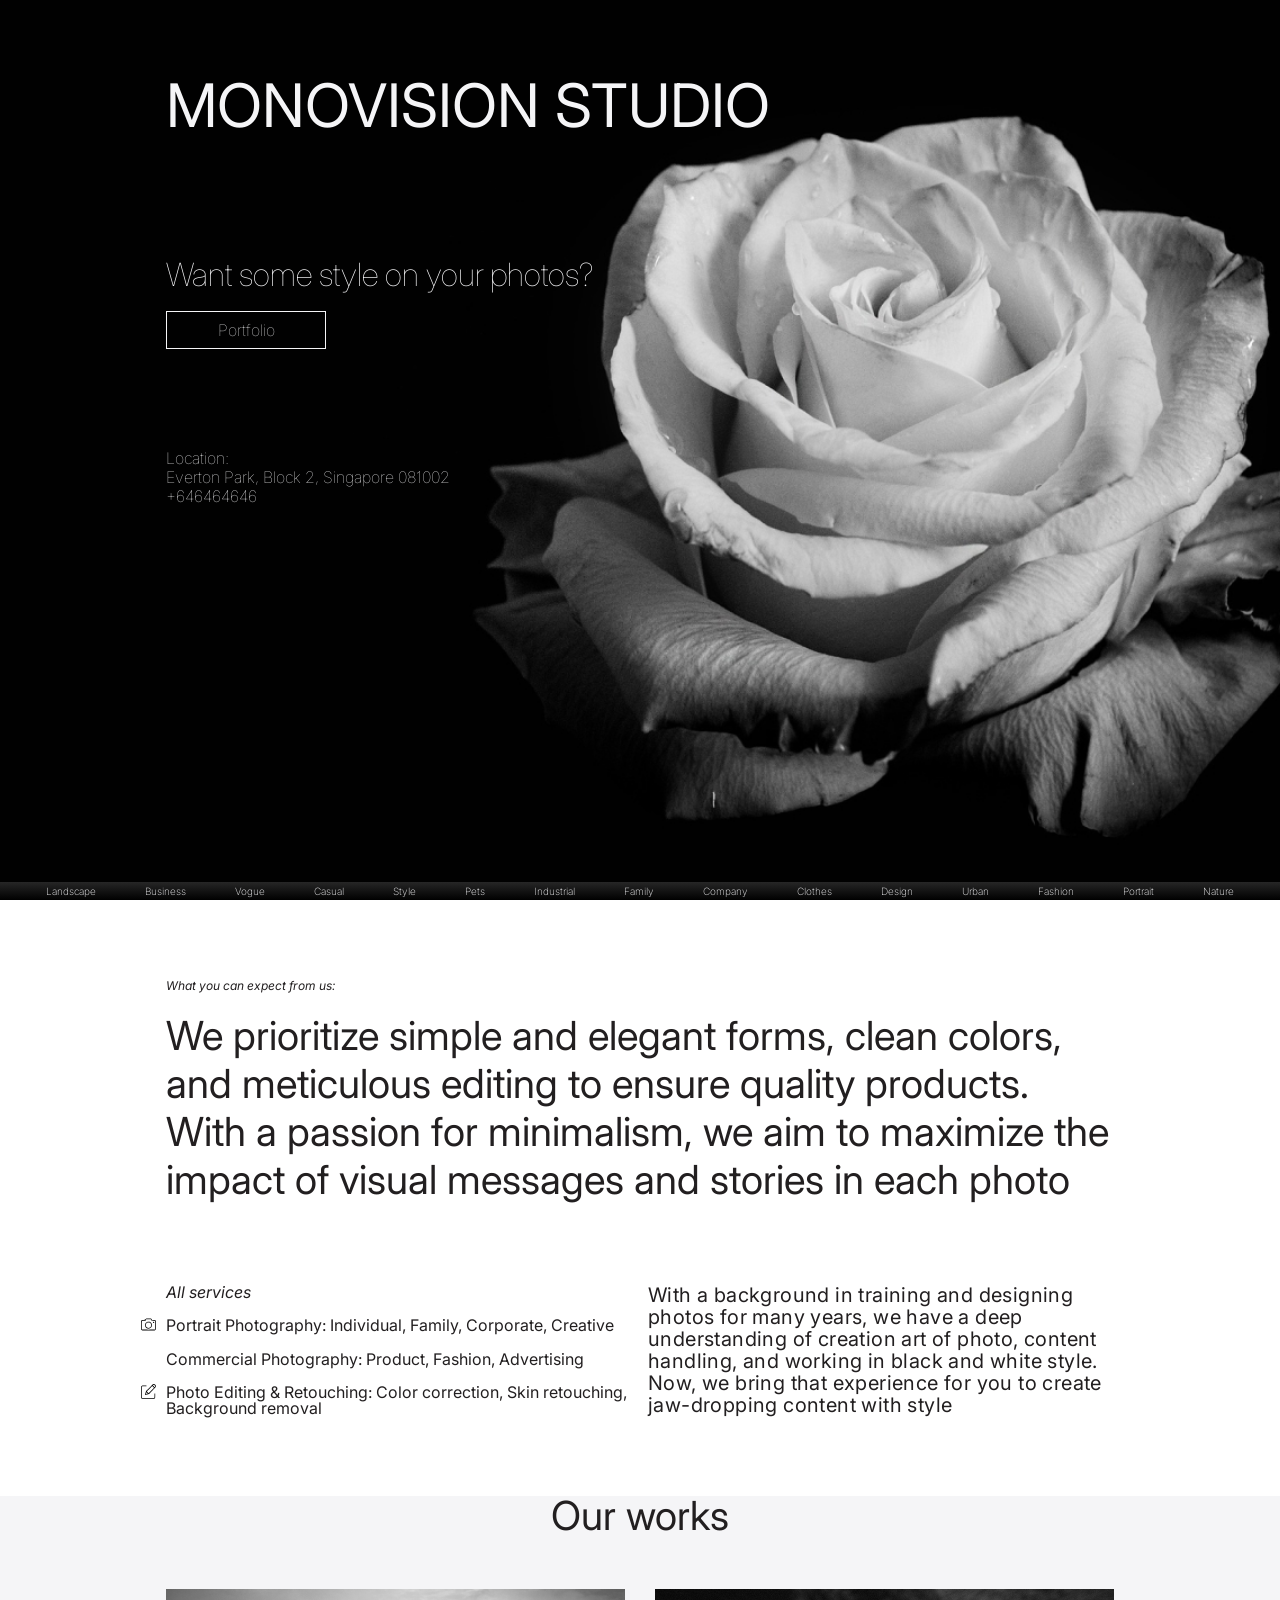
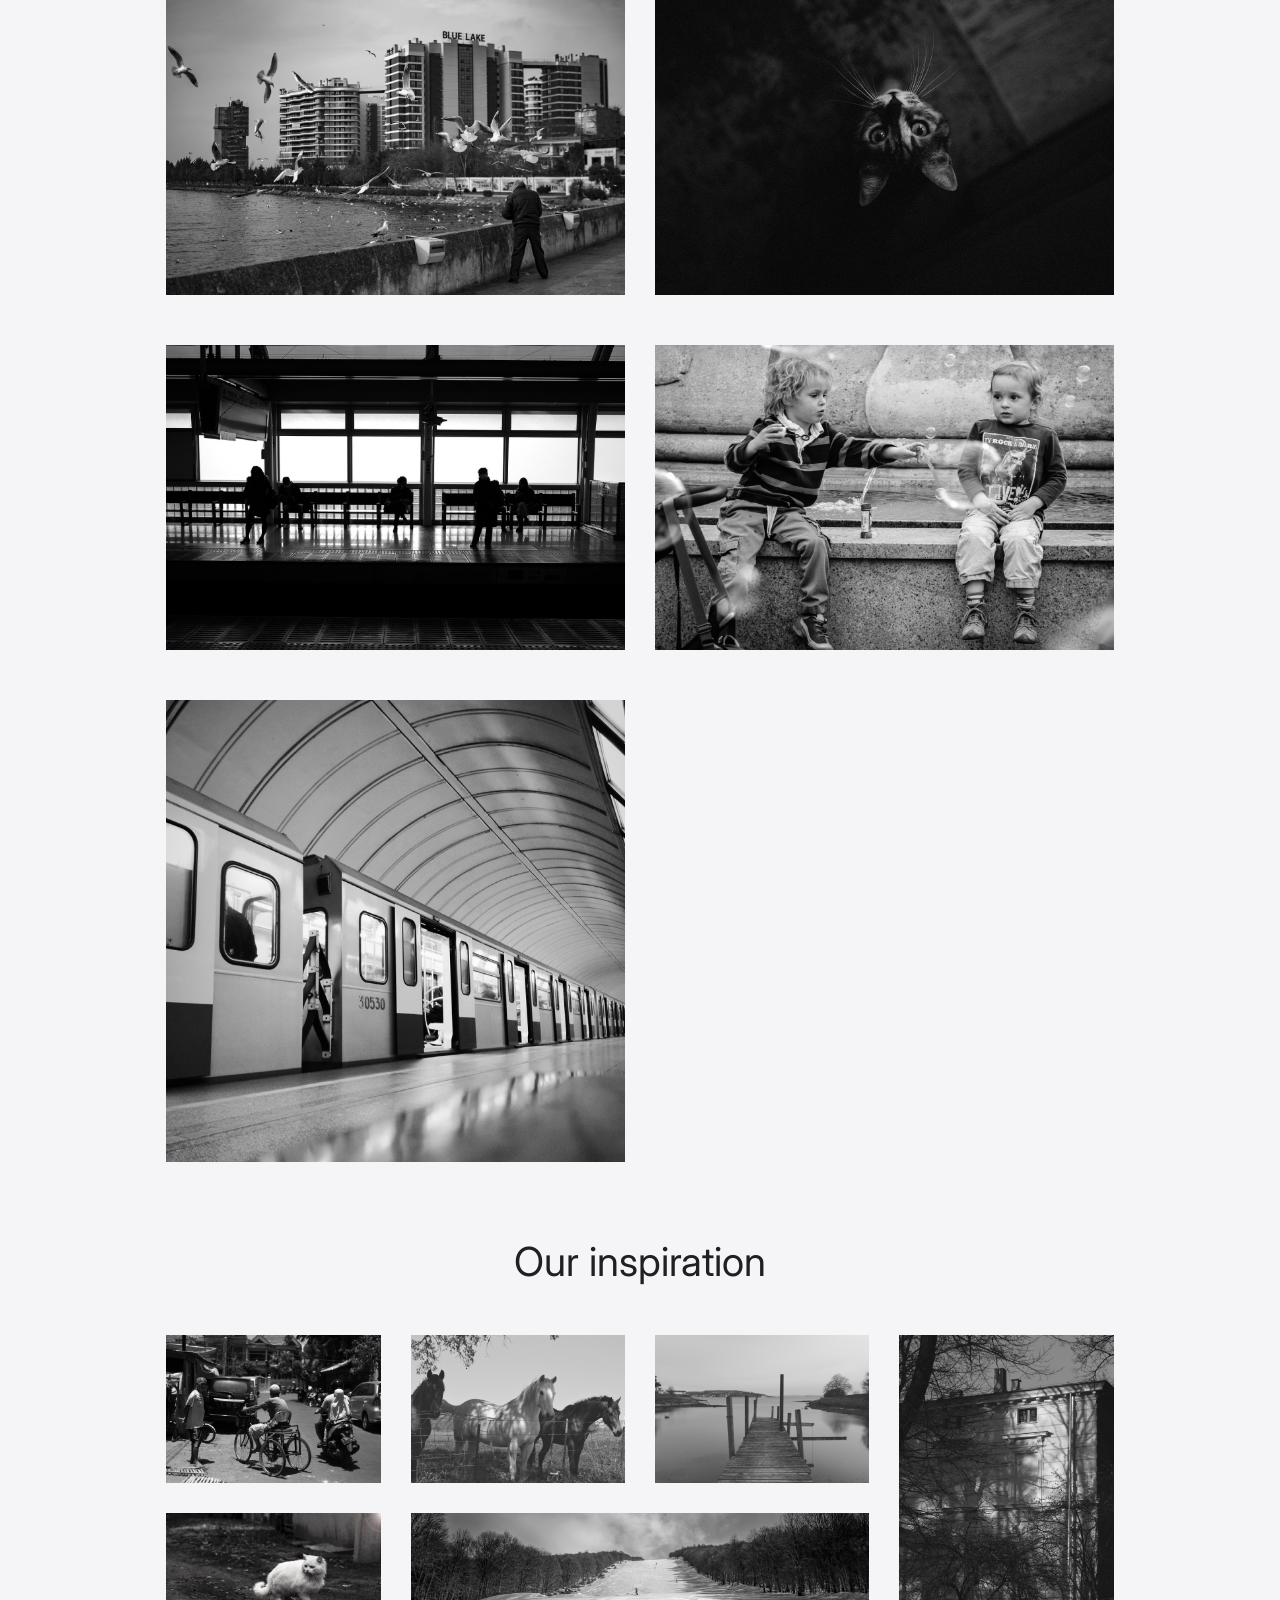
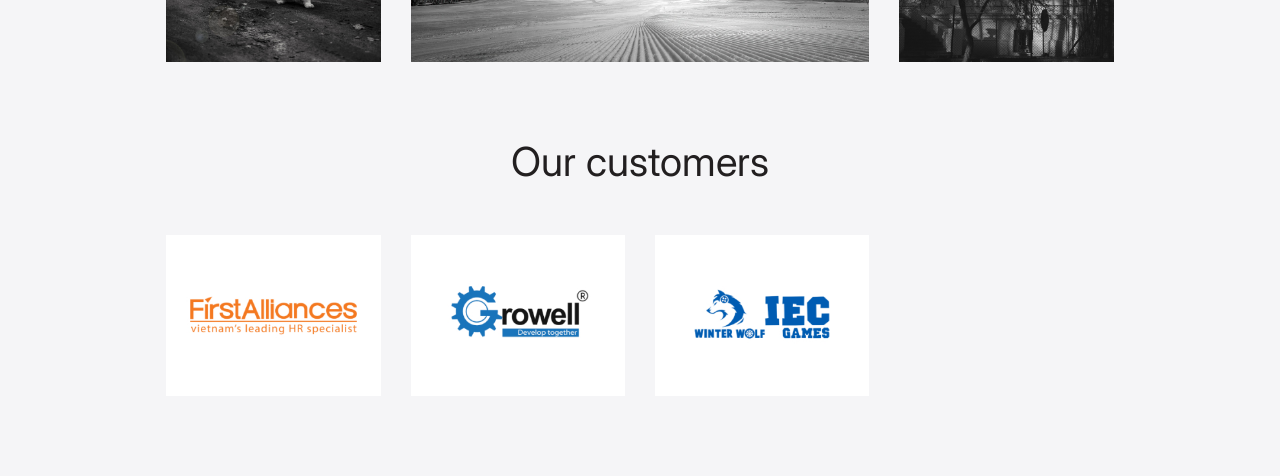
==== src/index.html @ 91bebff9 "first commit" ====
<!doctype html>
<html lang="en">
  <head>
    <meta charset="UTF-8" />
    <meta name="viewport" content="width=device-width, initial-scale=1.0" />
    <link rel="stylesheet" href="./css/normalize.css" />
    <link rel="stylesheet" href="./css/reset.css" />
    <link rel="icon" type="image/x-icon" href="./icons/favicon.ico" />
    <link
      href="https://fonts.googleapis.com/css2?family=Inter:ital,opsz,wght@0,14..32,100..900;1,14..32,100..900&display=swap"
      rel="stylesheet"
    />
    <link rel="stylesheet" href="./css/style.css" />
    <title>Monovision</title>
  </head>

  <body>
    <main>
      <section class="promo">
        <div class="container">
          <h1 class="promo__title">monovision studio</h1>
          <h2 class="promo__subtitle">Want some style on your photos?</h2>
          <a href="#" class="promo__btn btn">Portfolio</a>
          <div class="promo__address">
            Location:
            <address>Everton Park, Block 2, Singapore 081002</address>
            <a href="tel:+646464646">+646464646</a>
          </div>
        </div>
        <div class="keywords-wrapper">
          <ul class="keywords">
            <li class="keywords__item">Landscape</li>
            <li class="keywords__item">Business</li>
            <li class="keywords__item">Vogue</li>
            <li class="keywords__item">Casual</li>
            <li class="keywords__item">Style</li>
            <li class="keywords__item">Pets</li>
            <li class="keywords__item">Industrial</li>
            <li class="keywords__item">Family</li>
            <li class="keywords__item">Company</li>
            <li class="keywords__item">Clothes</li>
            <li class="keywords__item">Design</li>
            <li class="keywords__item">Urban</li>
            <li class="keywords__item">Fashion</li>
            <li class="keywords__item">Portrait</li>
            <li class="keywords__item">Nature</li>
          </ul>
        </div>
      </section>

      <section class="about">
        <div class="container">
          <h2 class="about__title">What you can expect from us:</h2>
          <p class="about__text">
            We prioritize simple and elegant forms, clean colors, and meticulous
            editing to ensure quality products. With a passion for minimalism,
            we aim to maximize the impact of visual messages and stories in each
            photo
          </p>
          <div class="services">
            <div class="services__item">
              <div class="services__title">All services</div>
              <div class="services__par">
                Portrait Photography: Individual, Family, Corporate, Creative
              </div>
              <div class="services__par">
                Commercial Photography: Product, Fashion, Advertising
              </div>
              <div class="services__par">
                Photo Editing & Retouching: Color correction, Skin retouching,
                Background removal
              </div>
            </div>
            <div class="services__text">
              With a background in training and designing photos for many years,
              we have a deep understanding of creation art of photo, content
              handling, and working in black and white style. Now, we bring that
              experience for you to create jaw-dropping content with style
            </div>
          </div>
        </div>
      </section>

      <section class="works">
        <div class="container">
          <h2 class="title works__title"><span>Our works</span></h2>
          <div class="works__grid">
            <img class="works__img" src="./img/works/bridge.jpg" alt="" />
            <img class="works__img" src="./img/works/cat.jpg" alt="" />
            <img class="works__img" src="./img/works/train.jpg" alt="" />
            <img class="works__img" src="./img/works/children.jpg" alt="" />
            <img class="works__img" src="./img/works/underground.jpg" alt="" />
          </div>
        </div>
      </section>

      <section class="inspiration">
        <div class="container">
          <h2 class="title inspiration__title">
            <span>Our inspiration</span>
          </h2>
          <div class="inspiration__grid">
            <img
              class="inspiration__img"
              src="./img/inspiration/man.jpg"
              alt=""
            />
            <img
              class="inspiration__img"
              src="./img/inspiration/horses.jpg"
              alt=""
            />
            <img
              class="inspiration__img"
              src="./img/inspiration/bridge.jpg"
              alt=""
            />
            <img
              class="inspiration__img large-img"
              src="./img/inspiration/tenement.jpg"
              alt=""
            />
            <img
              class="inspiration__img"
              src="./img/inspiration/cat.jpg"
              alt=""
            />
            <img
              class="inspiration__img wide-img"
              src="./img/inspiration/sky.jpg"
              alt=""
            />
          </div>
        </div>
      </section>

      <section class="customers">
        <div class="container">
          <h2 class="title customers__title"><span>Our customers</span></h2>
          <div class="customers__grid">
            <img
              class="customers__img"
              src="./logo/logo-first-alliances.jpg"
              alt=""
            />
            <img class="customers__img" src="./logo/logo-growell.jpg" alt="" />
            <img
              class="customers__img"
              src="./logo/logo-iec-winter-wolf.jpg"
              alt=""
            />
          </div>
        </div>
      </section>
    </main>
  </body>
</html>
---- src/css/style.css ----
/* @import url(../fonts/stylesheet.css); */

:root {
  --light-color: #f5f5f7;
  --dark-color: #221f20;
  --container-padding-inline: 13%;
  --footer-padding-inline: 10%;
  @media screen and (max-width: 768px) {
    --container-padding-inline: 6%;
  }
  @media screen and (max-width: 425px) {
    --container-padding-inline: 15px;
  }
}

html {
  font-family: "Inter";
  scroll-behavior: smooth;
}

.container {
  padding: 0 var(--container-padding-inline);
}

.btn {
  display: flex;
  justify-content: center;
  align-items: center;
  background-color: transparent;
  color: var(--light-color);
  padding: 2px 6px;
  width: 160px;
  min-height: 38px;
  border: 1px solid var(--light-color);
  font-weight: 100;
  font-size: 16px;
  transition: all .2s;
}

.btn:hover {
  box-shadow: 0 0 4px 2px 0 rgba(255, 254, 254, 0.9);
  font-size: 18px;
}

.title span {
  position: relative;
  font-weight: 400;
  font-size: 40px;
  color: var(--dark-color);
  @media screen and (max-width: 768px) {
    font-size: 32px;
  }
  @media screen and (max-width: 425px) {
    font-size: 24px;
  }
}

.title span::after {
  transition: width .5s;
  content: "";
  display: block;
  width: 0;
  height: 2px;
  background-color: var(--dark-color);
  position: absolute;
  bottom: 0;
  left: 70%;
}

.title span:hover::after {
  width: 30%;
}

.promo {
  margin-bottom: 80px;
  padding-top: 75px;
  color: var(--light-color);
  display: grid;
  grid-template-rows: 1fr auto;
  min-height: 100vh;
  background: url("../img/main_bg.jpg") center / cover no-repeat;
  @media screen and (max-width: 768px) {
    background-image: url("../img/table_bg.jpg");
    background-position: 70% 0;
  }
  @media screen and (max-width: 425px) {
    background-image: url("../img/mobile_bg.jpg");
    background-position-y: bottom;
  }
}

.promo__title {
  margin-bottom: 124px;
  font-weight: 400;
  font-size: 60px;
  text-transform: uppercase;
  @media screen and (max-width: 768px) {
    font-size: 45px;
  }
}

.promo__subtitle {
  margin-bottom: 20px;
  font-weight: 100;
  font-size: 32px;
  @media screen and (max-width: 768px) {
    font-size: 24px;
  }
}

.promo__btn {
  margin-bottom: 100px;
}

.promo__address {
  font-weight: 100;
  line-height: 1.2;
}

.keywords-wrapper {
  background: linear-gradient(
    180deg,
    rgba(76, 76, 76, 0.5) 0%,
    rgba(27, 27, 27, 0.7) 50%,
    rgba(0, 0, 0, 0.9) 100%
  );
}

.keywords {
  color: var(--light-color);
  font-weight: 200;
  margin: 0 auto;
  padding: 4px 6px;
  max-width: 1200px;
  display: flex;
  justify-content: space-between;
  font-size: 10px;
  @media (max-width: 768px) {
    .keywords__item:nth-child(n + 11) {
      display: none;
    }
  }
  @media (max-width: 425px) {
    .keywords__item:nth-child(n + 7) {
      display: none;
    }
  }
  @media (max-width: 375px) {
    display: none;
  }
}

.about {
  margin-bottom: 80px;
}
.about__title {
  margin-bottom: 20px;
  font-weight: 400;
  font-style: italic;
  font-size: 12px;
  color: var(--dark-color);
}
.about__text {
  margin-bottom: 80px;
  max-width: 1100px;
  line-height: 1.2;
  font-weight: 400;
  font-size: 40px;
  color: var(--dark-color);
  @media screen and (max-width: 768px) {
    font-size: 32px;
  }
  @media screen and (max-width: 425px) {
    font-size: 24px;
  }
}

.services {
  margin-bottom: 80px;
  display: grid;
  grid-template-columns: repeat(2, minmax(0, 1fr));
  gap: 16px;
  @media screen and (max-width: 768px) {
    grid-template-columns: 1fr;
    gap: 24px;
  }
}
.services__item {
  font-size: 16px;
  color: var(--dark-color);
  display: flex;
  flex-direction: column;
  gap: 12px;
  justify-content: space-between;
}
.services__title {
  font-style: italic;
}
.services__text {
  line-height: 1.1;
  font-weight: 400;
  font-size: 20px;
  letter-spacing: 0.02em;
  color: var(--dark-color);
}

.services__par {
  position: relative;
}

.services__par:nth-child(2)::before {
  content: "";
  display: block;
  width: 15px;
  height: 15px;
  background: url("../icons/camera.svg") center / cover no-repeat;
  position: absolute;
  top: 0;
  left: -25px;
  @media screen and (max-width: 425px) {
    display: none;
  }
}

.services__par:nth-child(4)::before {
  content: "";
  display: block;
  width: 15px;
  height: 15px;
  background: url("../icons/edit.svg") center / cover no-repeat;
  position: absolute;
  top: 0;
  left: -25px;
  @media screen and (max-width: 425px) {
    display: none;
  }
}

.works {
  background-color: var(--light-color);
}

.works__title {
  margin-bottom: 53px;
  text-align: center;
}

.works__grid {
  /* max-width: 1050px;
  margin: 0 auto; */
  display: grid;
  grid-template-columns: repeat(2, 1fr);
  grid-template-rows: 2fr, 2fr, 3fr;
  gap: 50px 30px;
  @media screen and (max-width: 768px) {
    gap: 30px 20px;
  }
  @media screen and (max-width: 425px) {
    grid-template-columns: 1fr;
    gap: 20px 10px;
  }
}

.works__img {
  width: 100%;
  height: 100%;
  object-fit: cover;
}

.inspiration {
  padding-top: 80px;
  background-color: var(--light-color);
}

.inspiration__title {
  text-align: center;
  margin-bottom: 53px;
}

.inspiration__grid {
  display: grid;
  grid-template-columns: repeat(4, 1fr);
  grid-template-rows: repeat(2, 1fr);
  gap: 30px;
  @media screen and (max-width: 768px) {
    grid-template-columns: repeat(2, 1fr);
    grid-template-rows: auto;
  }
  @media screen and (max-width: 425px) {
    grid-template-columns: 1fr;
  }
}

.inspiration__img {
  width: 100%;
  height: 100%;
  object-fit: cover;
}

.large-img {
  grid-column-start: 4;
  grid-row-start: 1;
  grid-row-end: 3;
  @media screen and (max-width: 768px) {
    grid-column-start: 2;
    grid-column-end: 3;
    grid-row-start: 2;
    grid-row-end: 4;
  }
  @media screen and (max-width: 425px) {
    grid-column: 1;
    grid-row: auto;
  }
}

.wide-img {
  grid-column-start: 2;
  grid-column-end: 4;
  grid-row-start: 2;
  grid-row-end: 3;
  @media screen and (max-width: 768px) {
    grid-column-start: 1;
    grid-column-end: 3;
    grid-row-start: 4;
    grid-row-end: 5;
  }
  @media screen and (max-width: 425px) {
    grid-column: 1;
    grid-row: auto;
  }
}

.customers {
  padding: 80px 0;
  background-color: var(--light-color);
}

.customers__title {
  margin-bottom: 53px;
  text-align: center;
}

.customers__grid {
  display: flex;
  flex-wrap: wrap;
  gap: 30px;
}

.customers__img {
  width: calc((100% - 90px) / 4);
  /* width: 100%; */
  height: 100%;
  object-fit: cover;
  @media screen and (max-width: 425px) {
      width: calc((100% - 30px) / 2);
  }
}
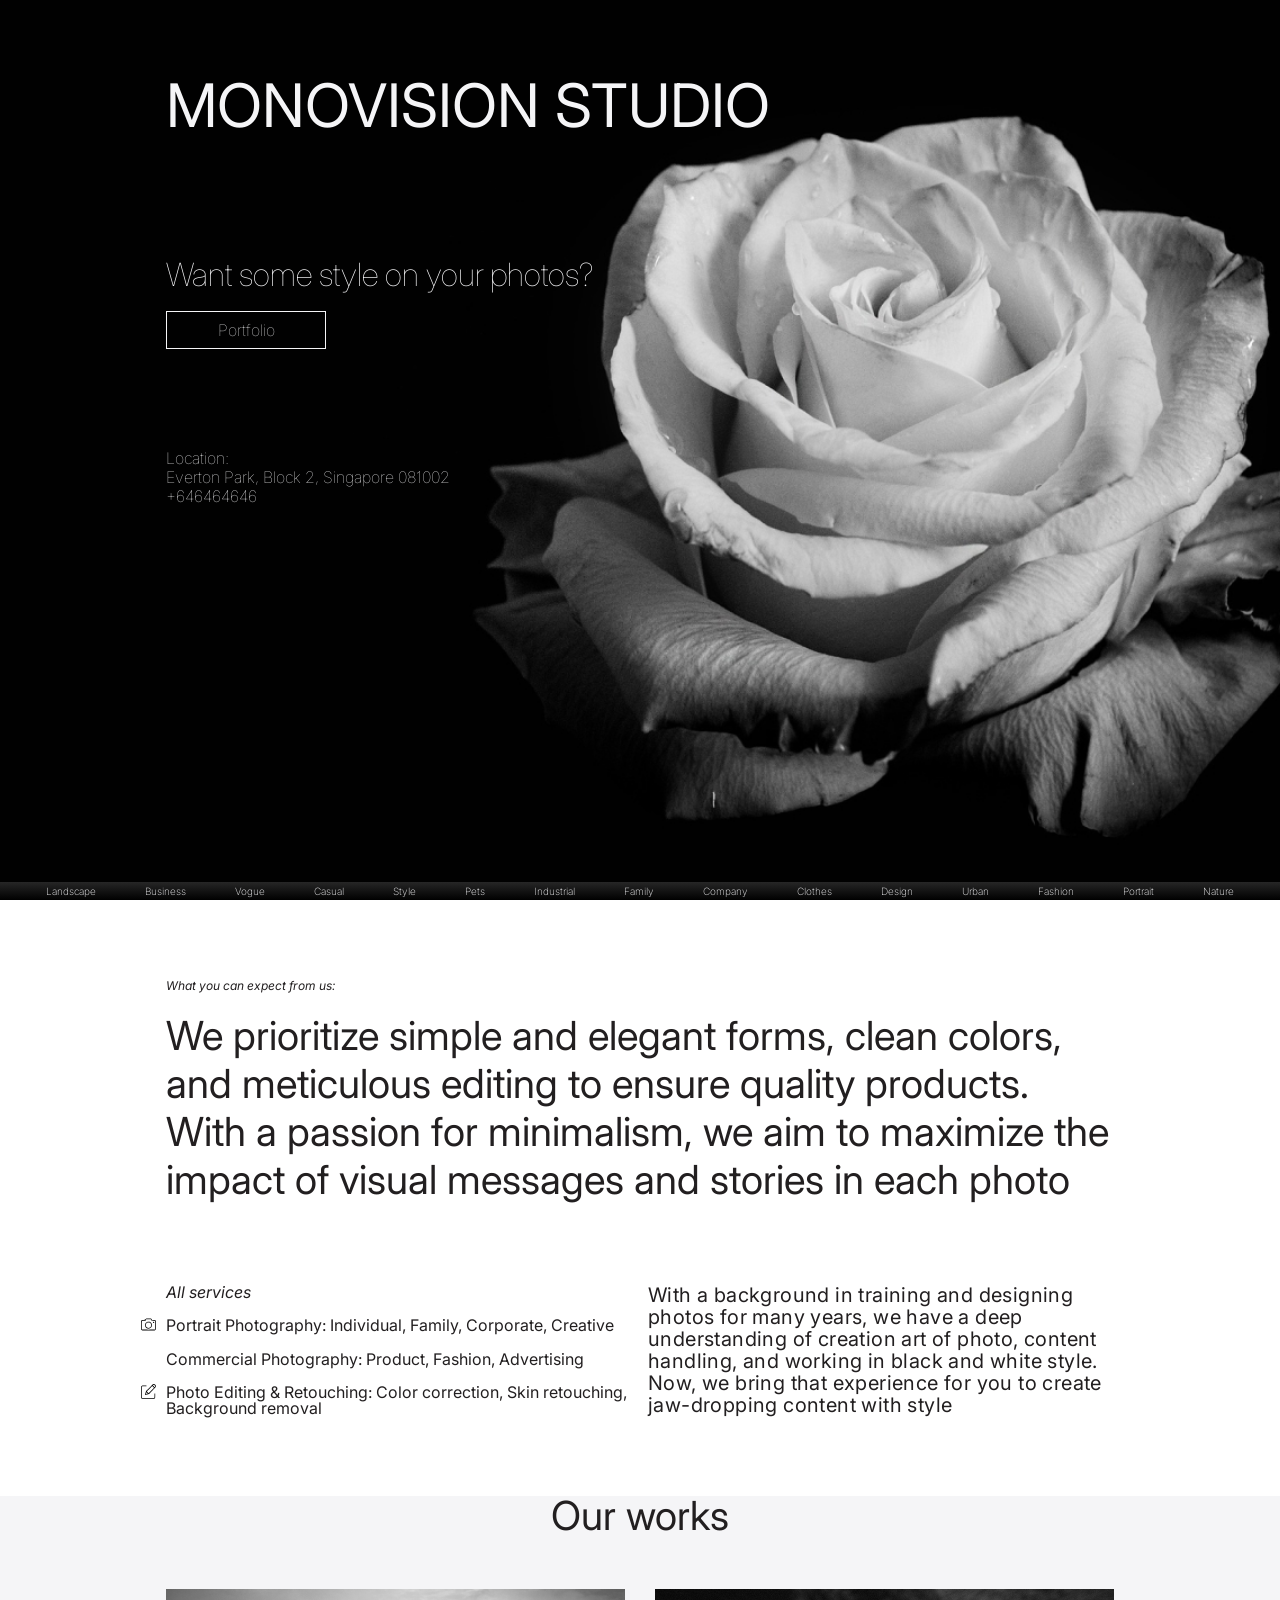
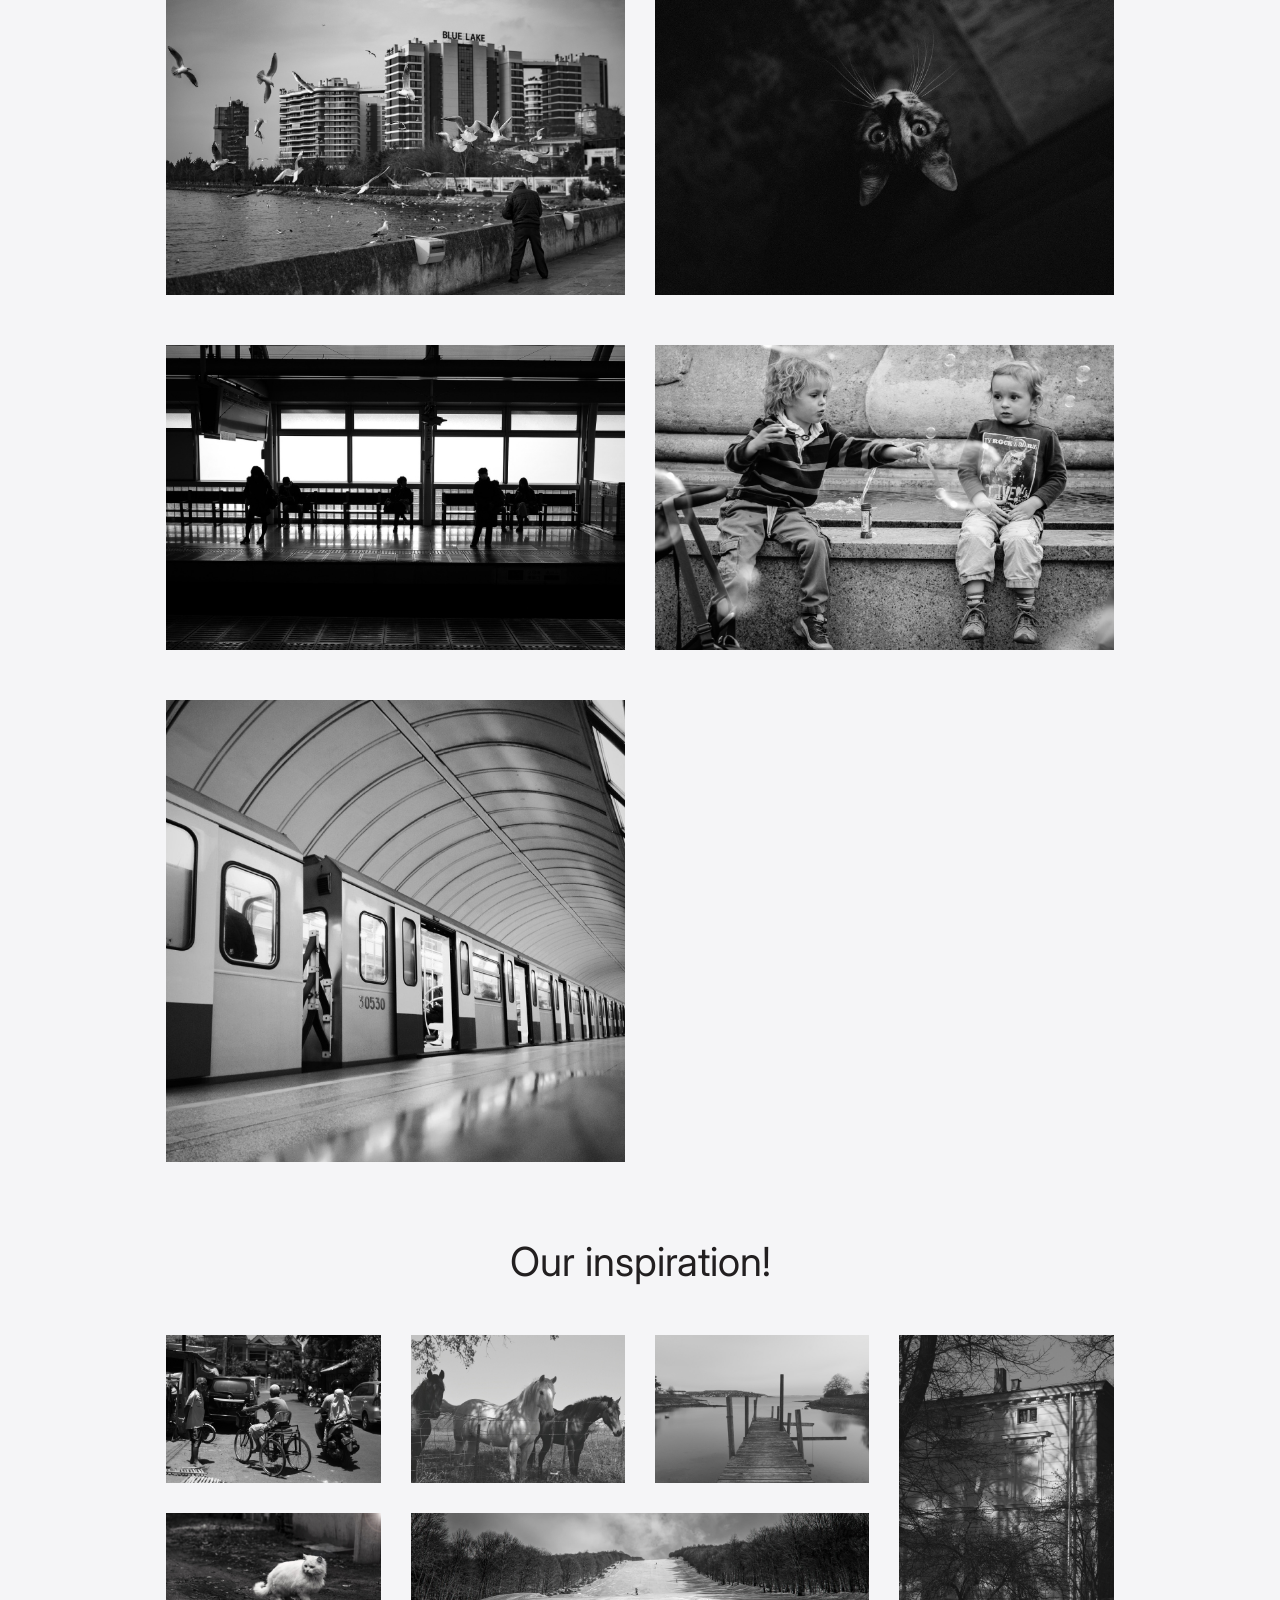
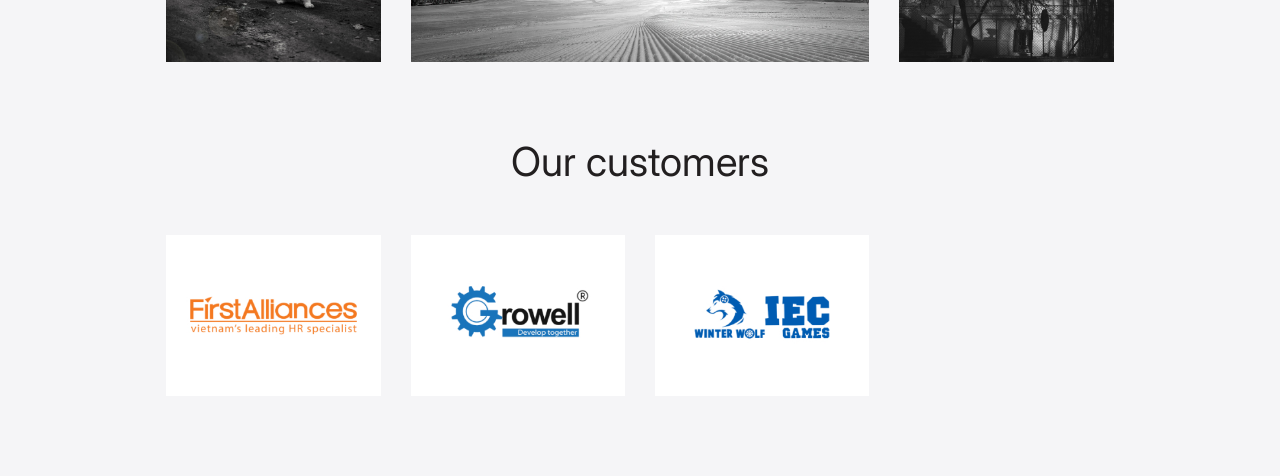
==== commit 4a5b15e9: "second commit" ====
--- a/src/index.html
+++ b/src/index.html
@@ -97,7 +97,7 @@
       <section class="inspiration">
         <div class="container">
           <h2 class="title inspiration__title">
-            <span>Our inspiration</span>
+            <span>Our inspiration!</span>
           </h2>
           <div class="inspiration__grid">
             <img
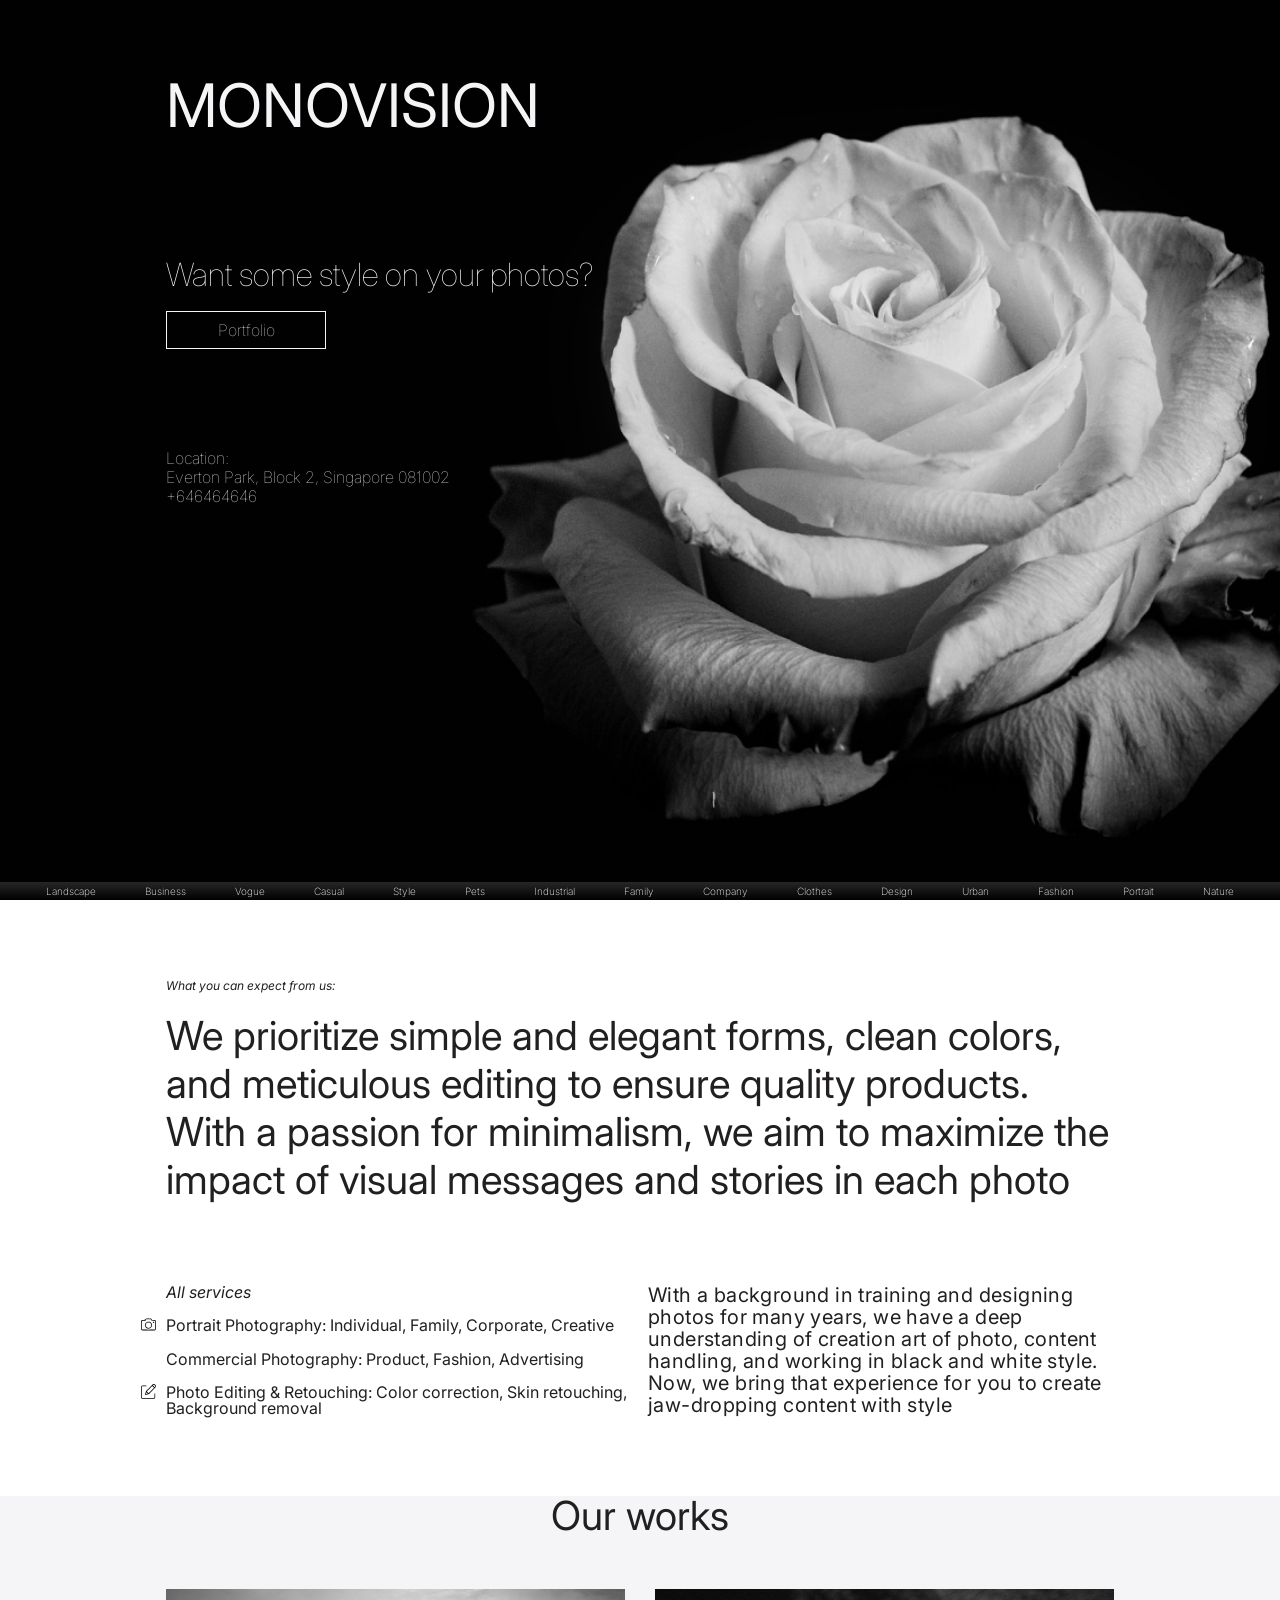
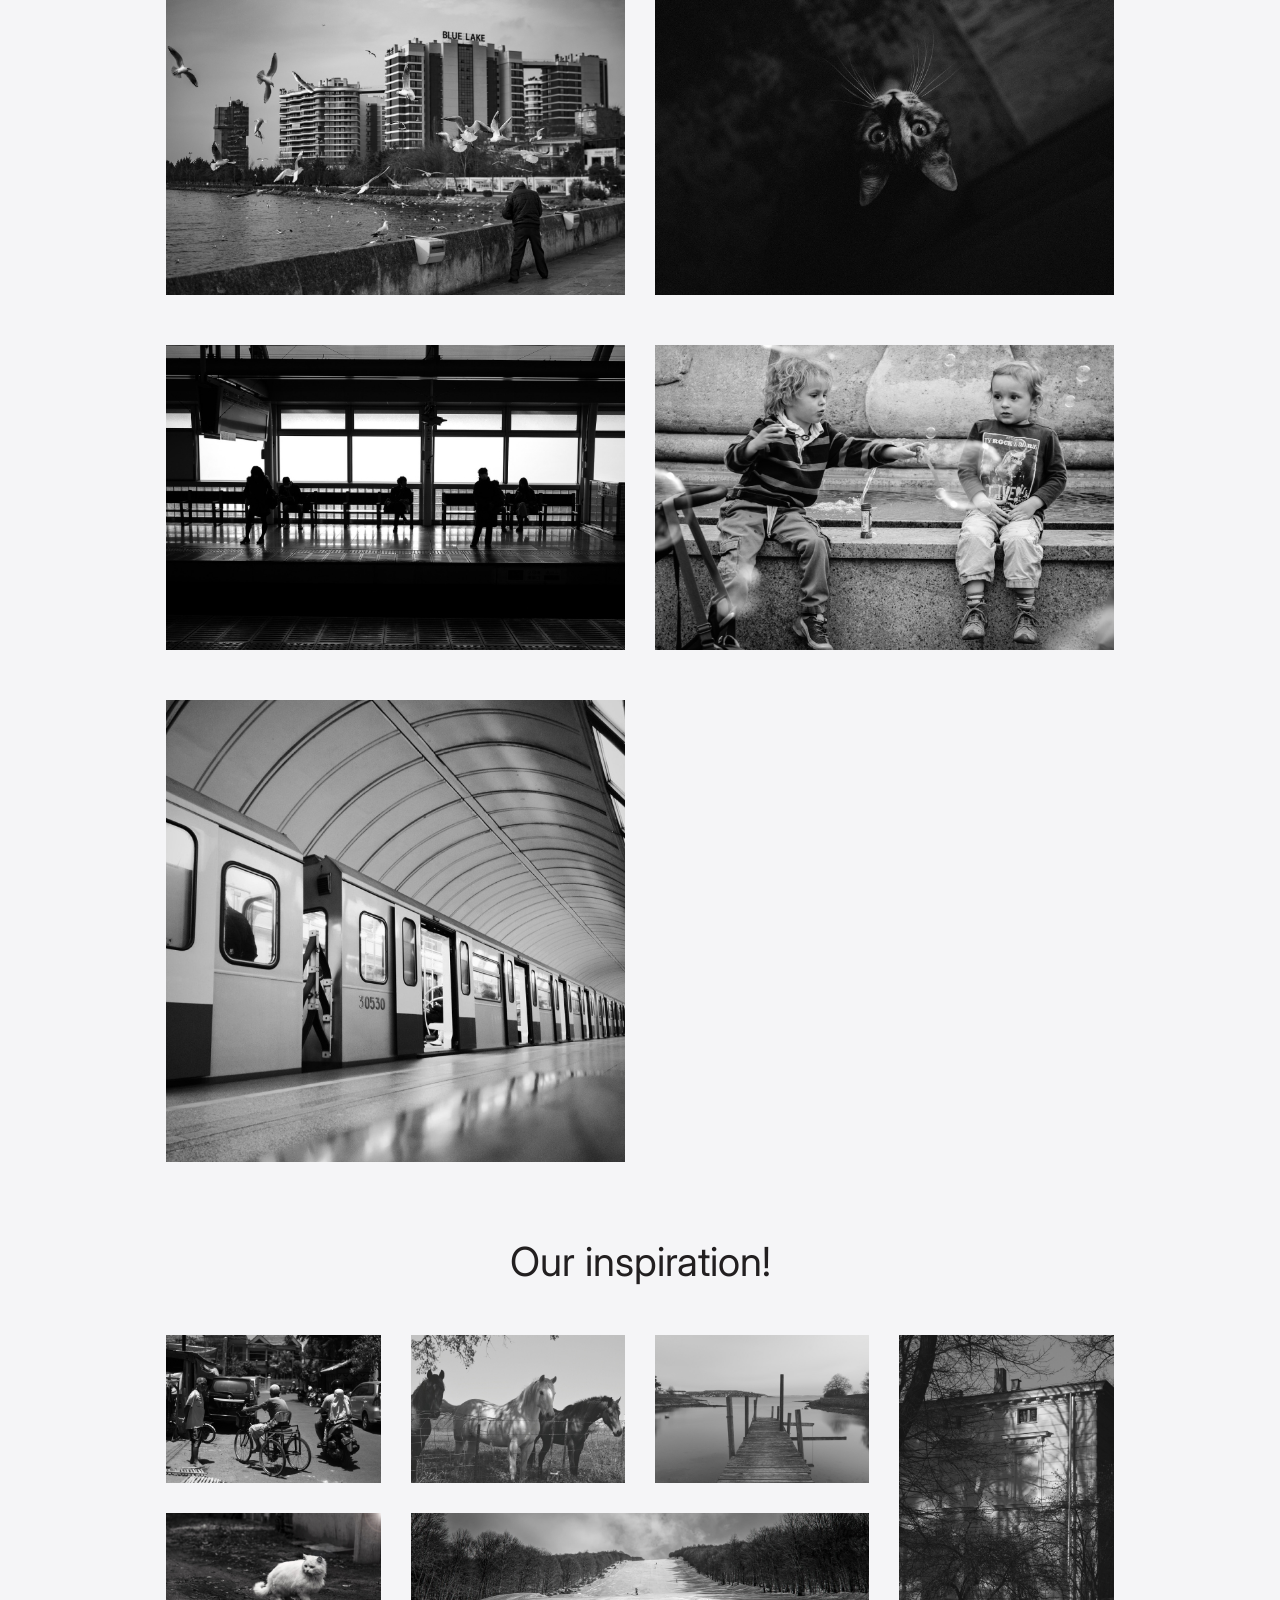
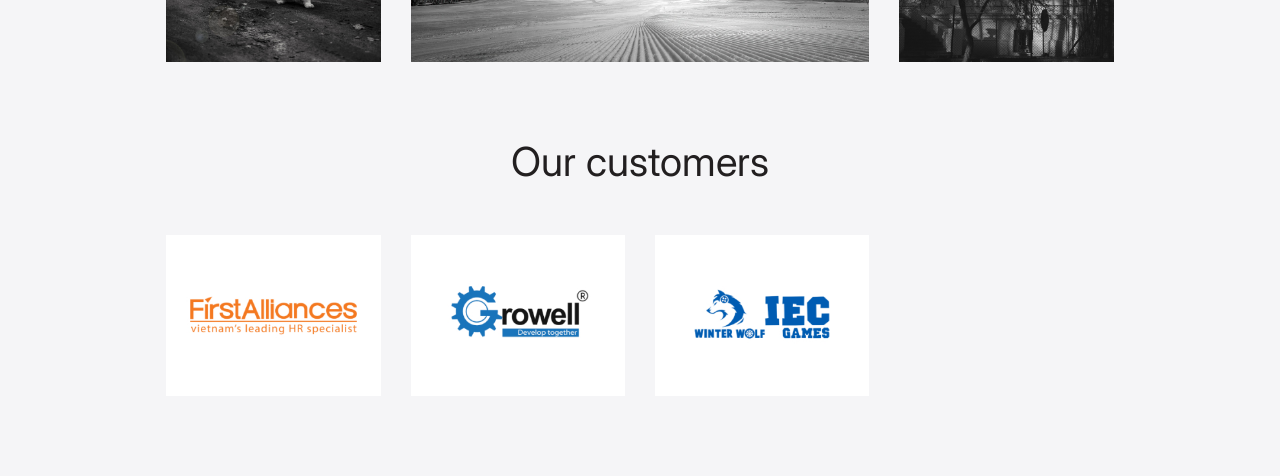
==== commit fb3334c2: "change title" ====
--- a/src/index.html
+++ b/src/index.html
@@ -18,7 +18,7 @@
     <main>
       <section class="promo">
         <div class="container">
-          <h1 class="promo__title">monovision studio</h1>
+          <h1 class="promo__title">monovision</h1>
           <h2 class="promo__subtitle">Want some style on your photos?</h2>
           <a href="#" class="promo__btn btn">Portfolio</a>
           <div class="promo__address">
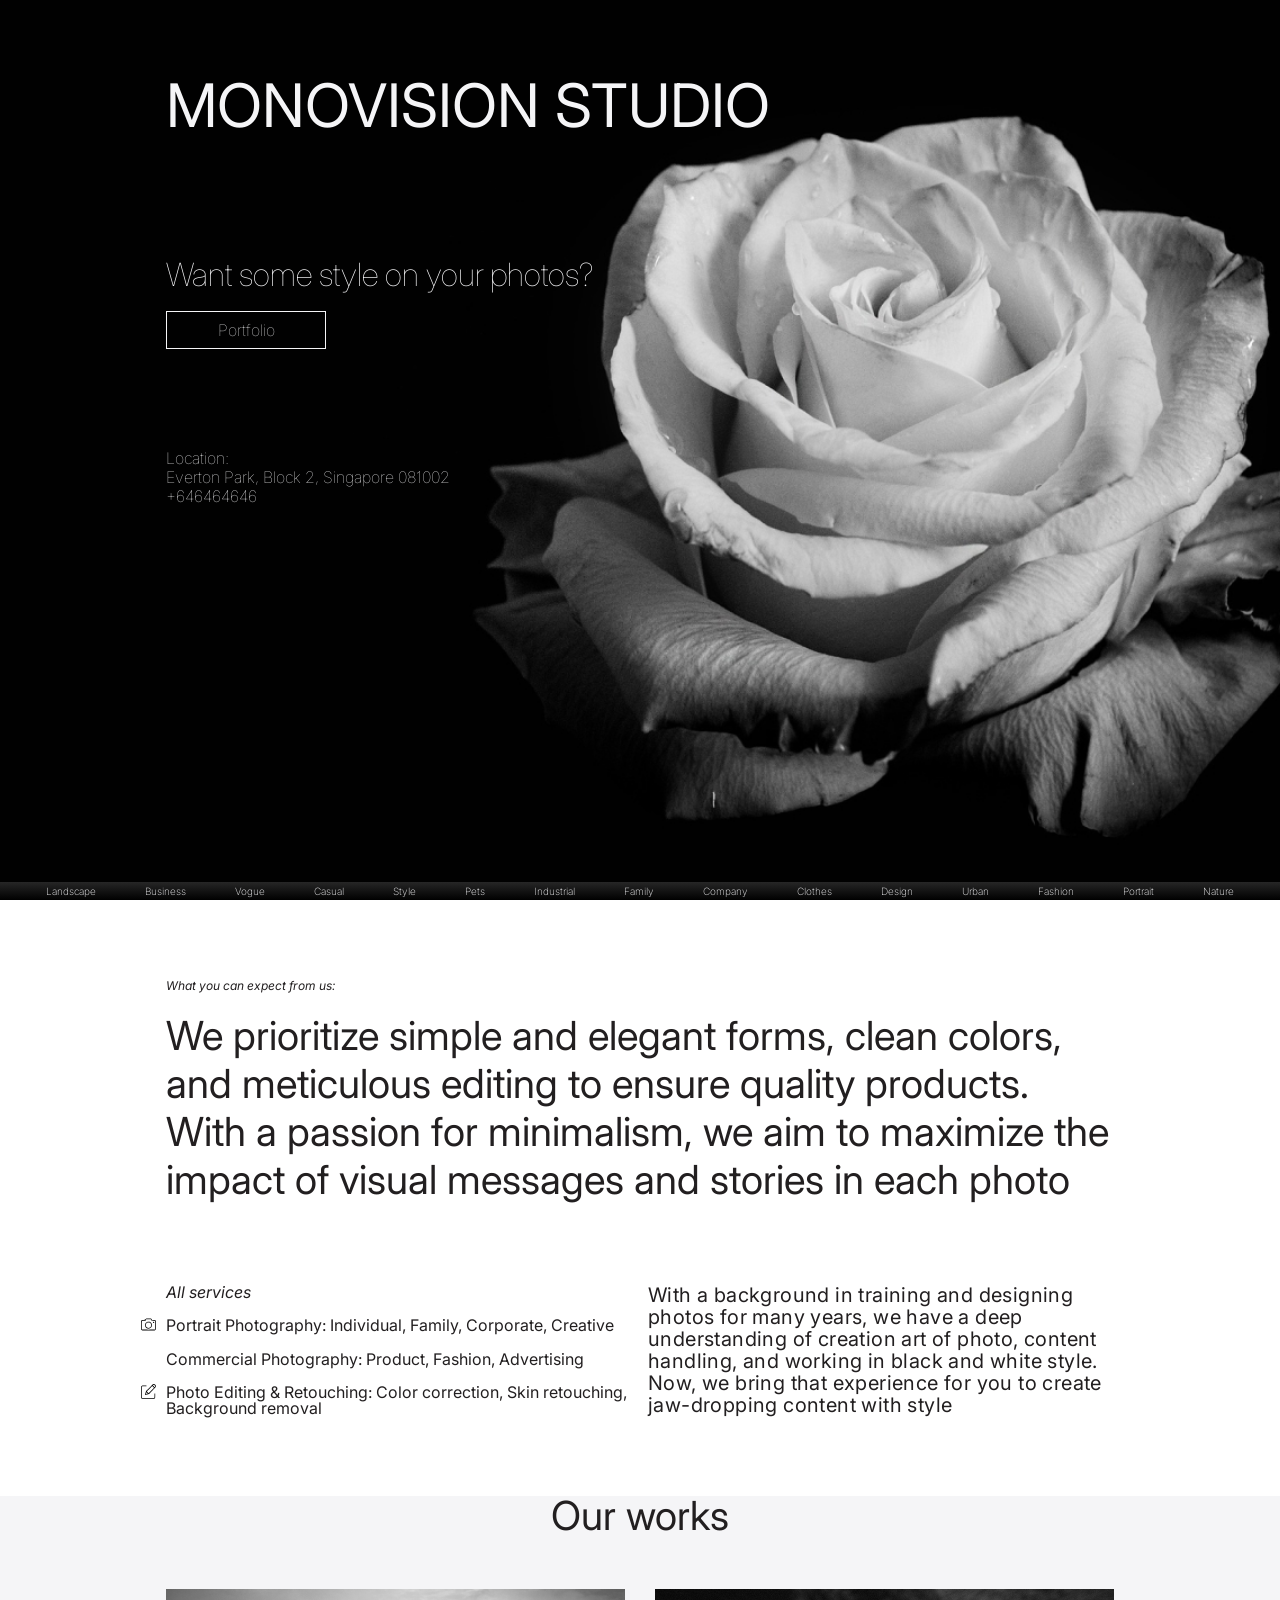
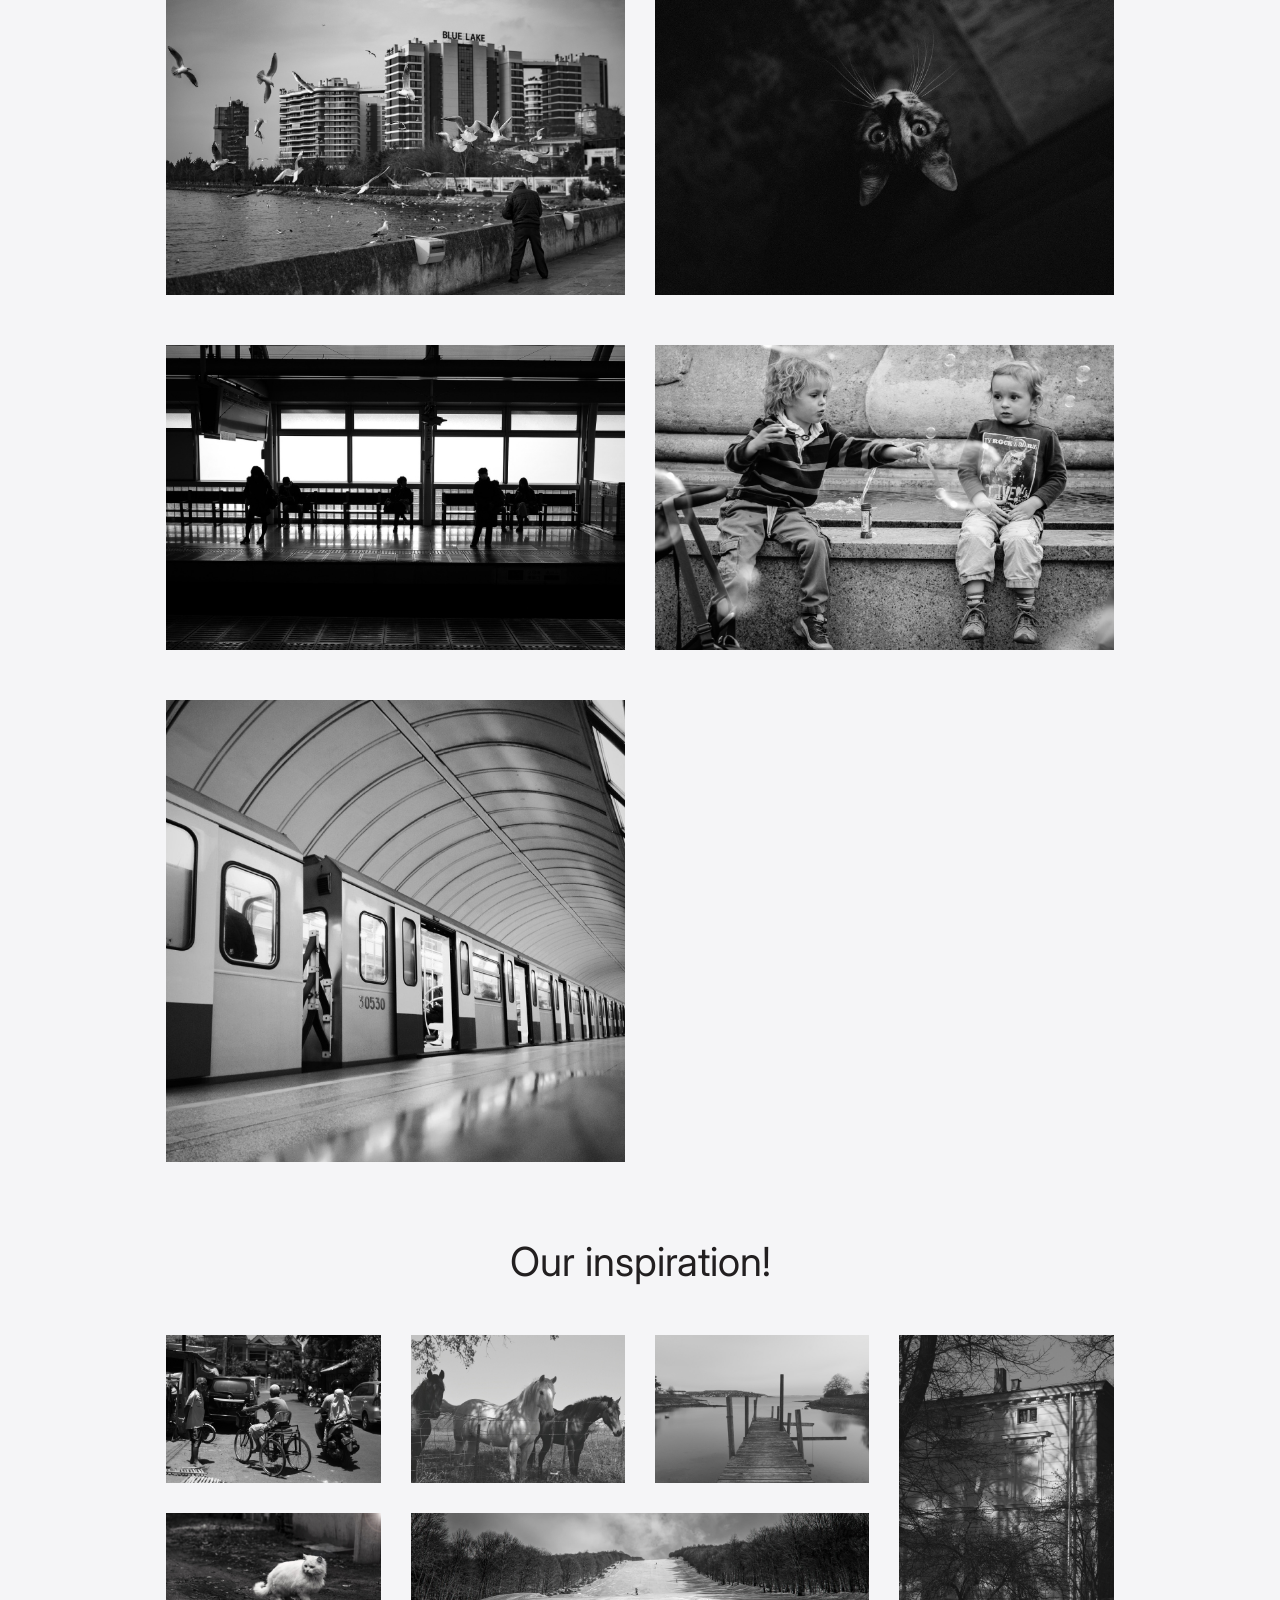
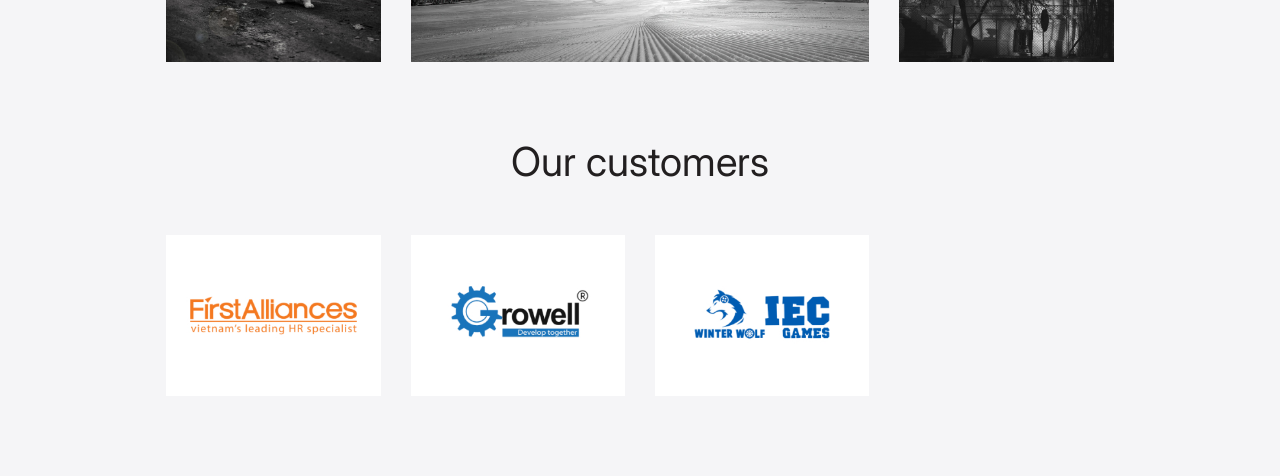
==== commit 1415a941: "change title again" ====
--- a/src/index.html
+++ b/src/index.html
@@ -18,7 +18,7 @@
     <main>
       <section class="promo">
         <div class="container">
-          <h1 class="promo__title">monovision</h1>
+          <h1 class="promo__title">monovision studio</h1>
           <h2 class="promo__subtitle">Want some style on your photos?</h2>
           <a href="#" class="promo__btn btn">Portfolio</a>
           <div class="promo__address">
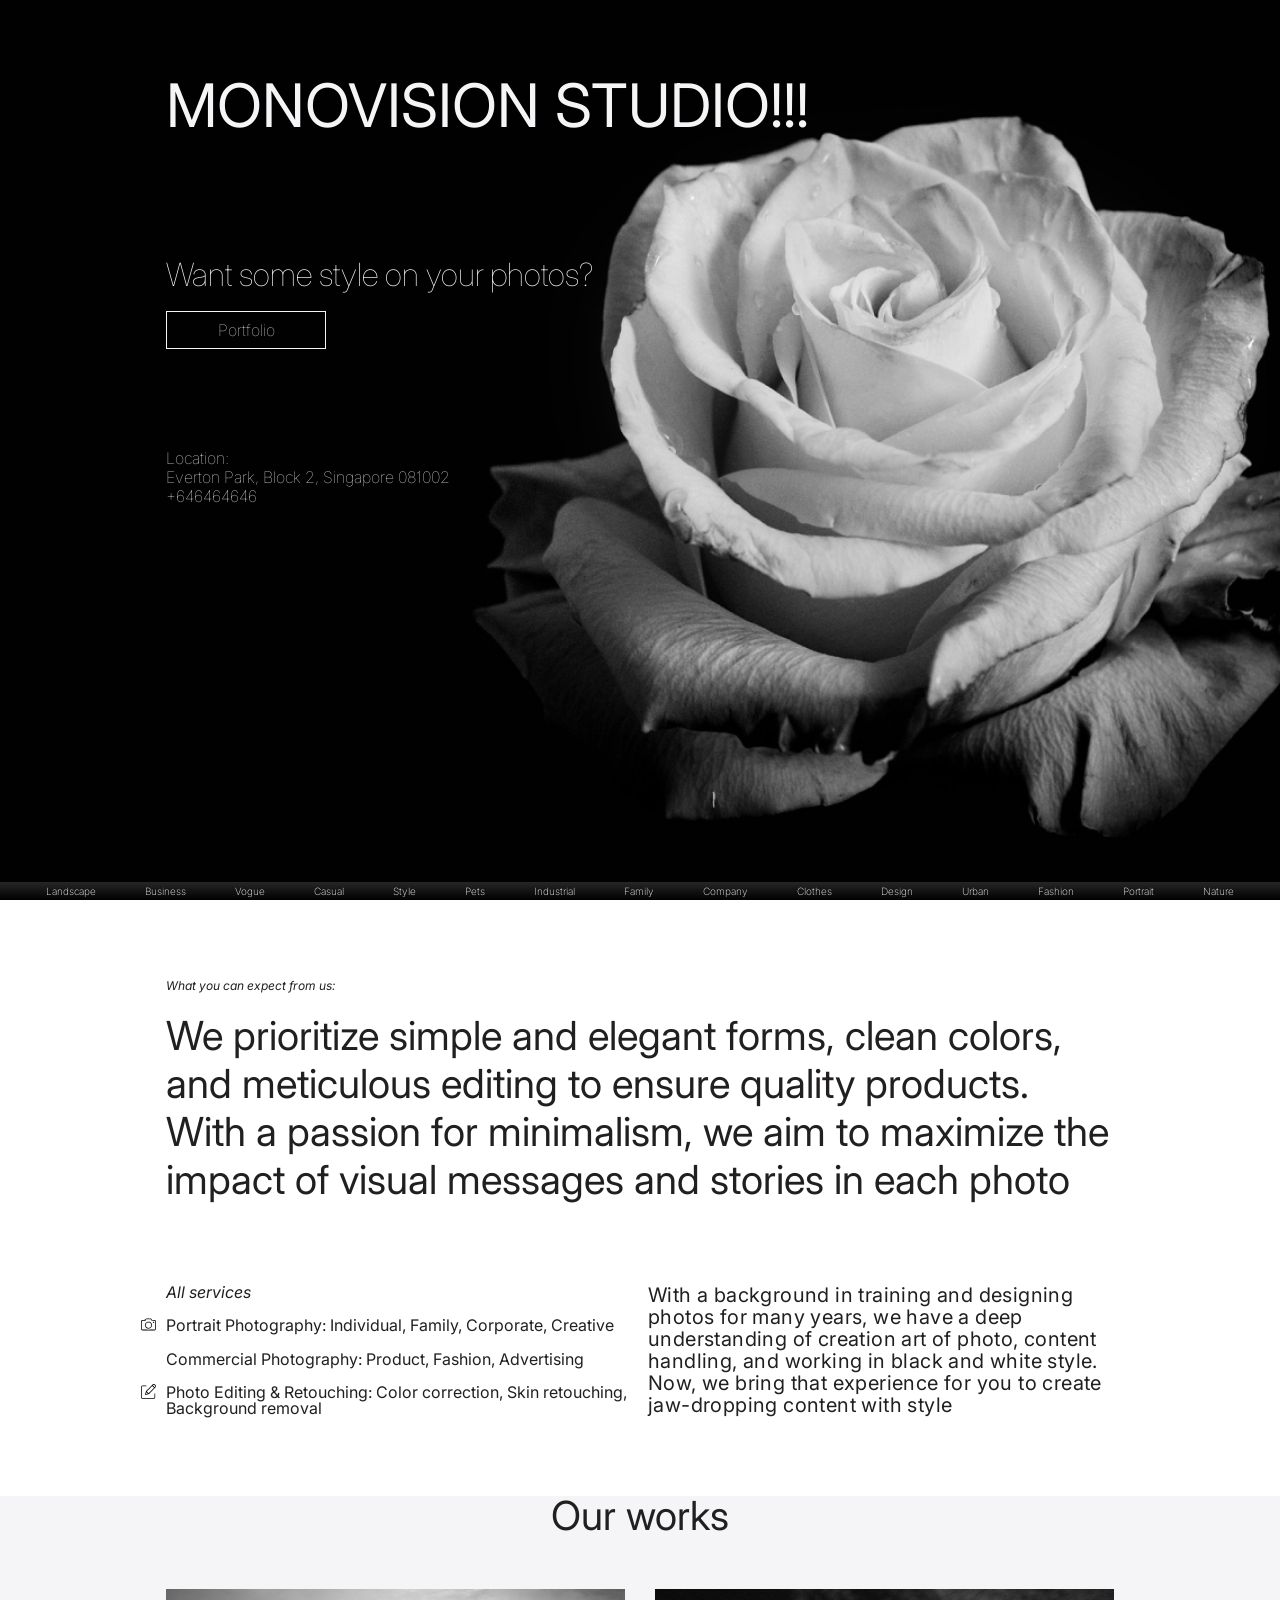
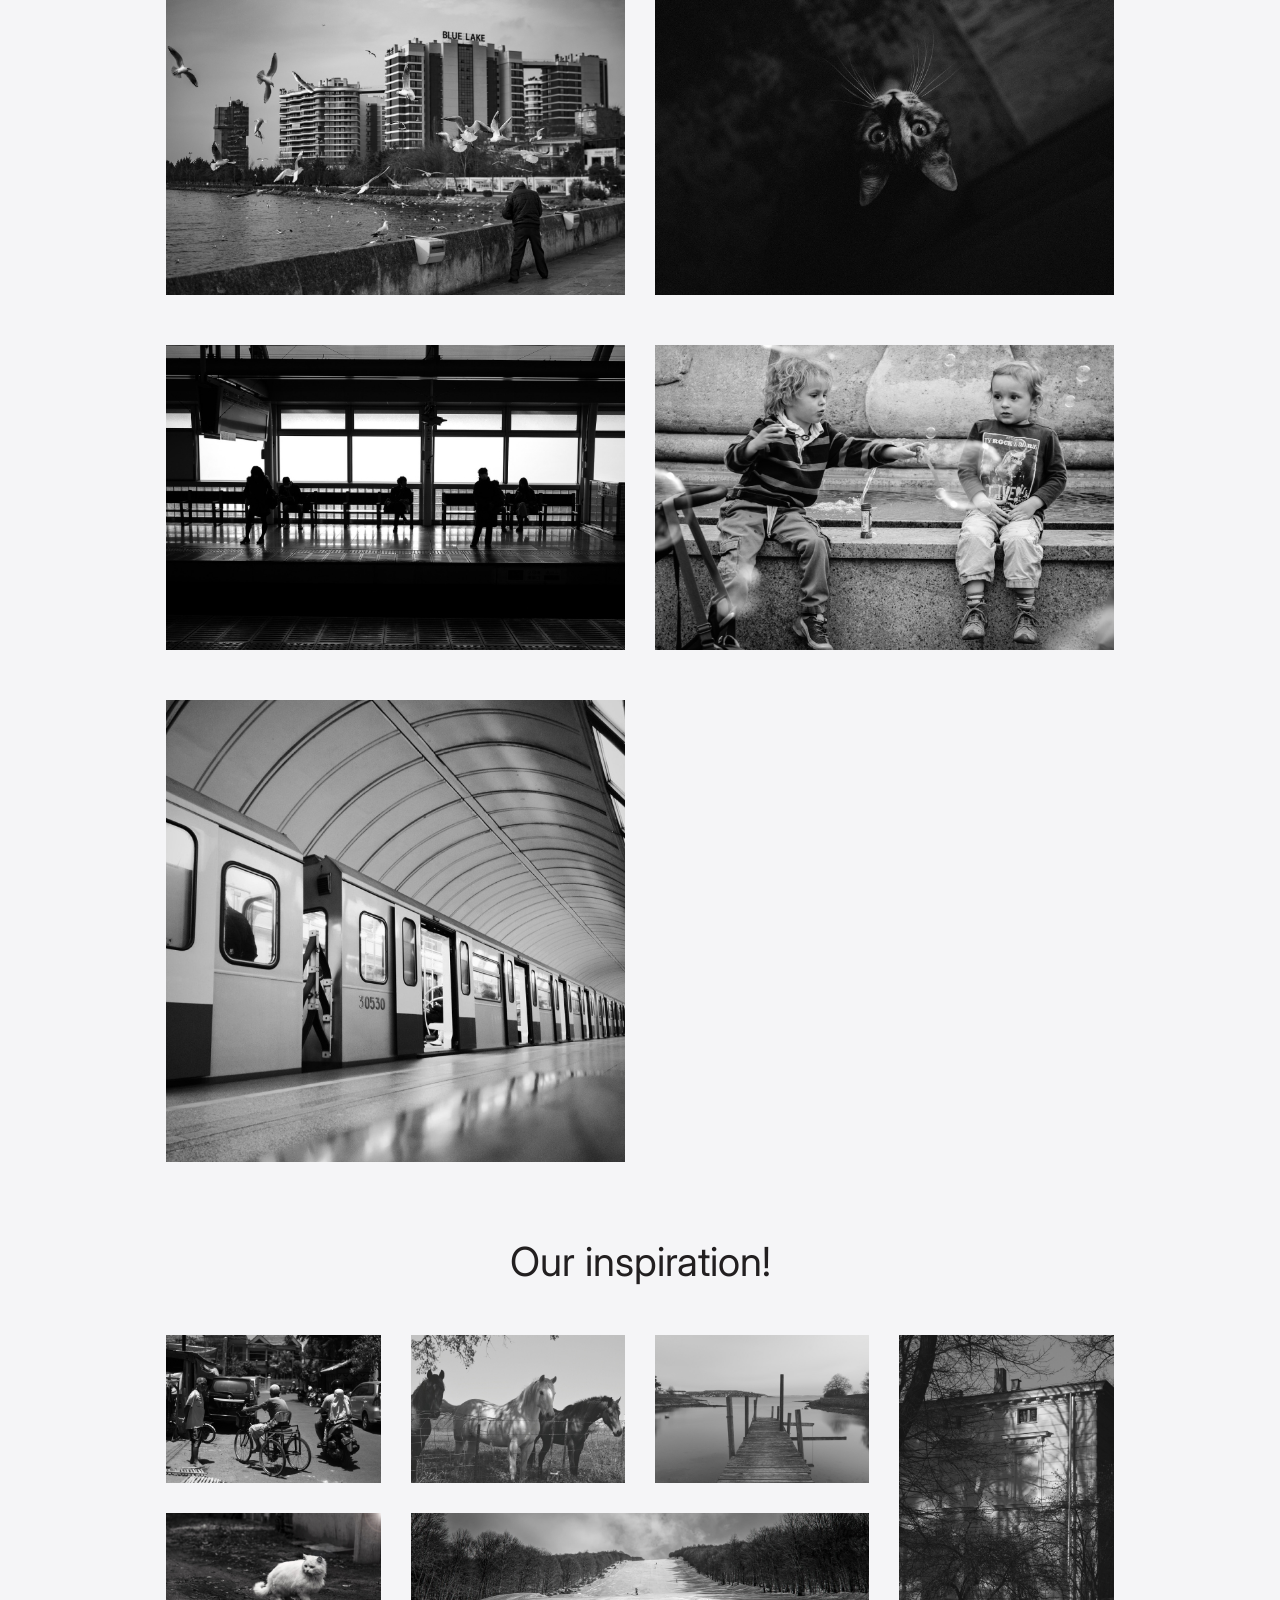
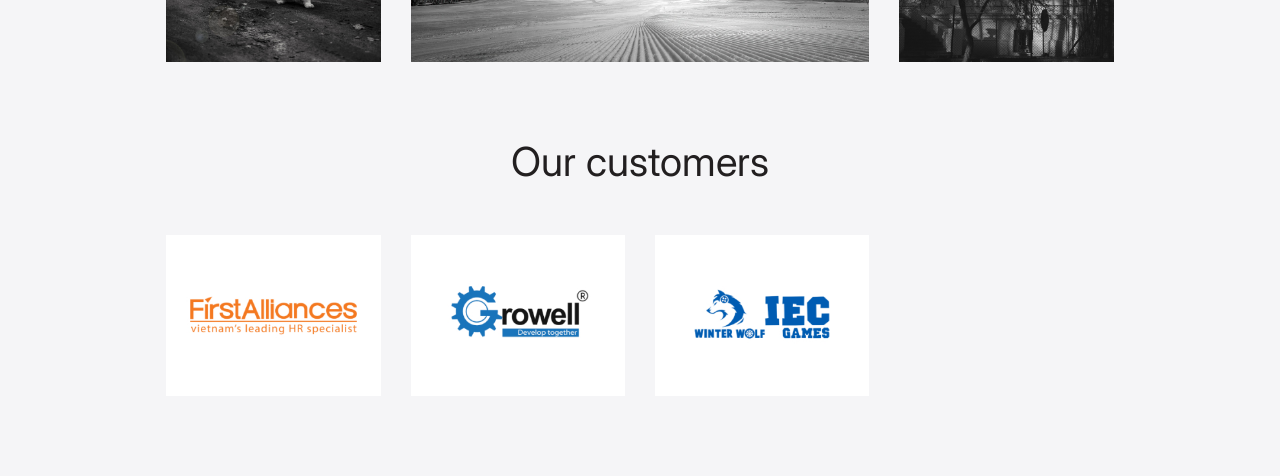
==== commit ae2c6726: "version 1.01" ====
--- a/src/index.html
+++ b/src/index.html
@@ -10,7 +10,7 @@
       href="https://fonts.googleapis.com/css2?family=Inter:ital,opsz,wght@0,14..32,100..900;1,14..32,100..900&display=swap"
       rel="stylesheet"
     />
-    <link rel="stylesheet" href="./css/style.css" />
+    <link rel="stylesheet" href="./css/style.css?v=1.01" />
     <title>Monovision</title>
   </head>
 
@@ -18,7 +18,7 @@
     <main>
       <section class="promo">
         <div class="container">
-          <h1 class="promo__title">monovision studio</h1>
+          <h1 class="promo__title">monovision studio!!!</h1>
           <h2 class="promo__subtitle">Want some style on your photos?</h2>
           <a href="#" class="promo__btn btn">Portfolio</a>
           <div class="promo__address">
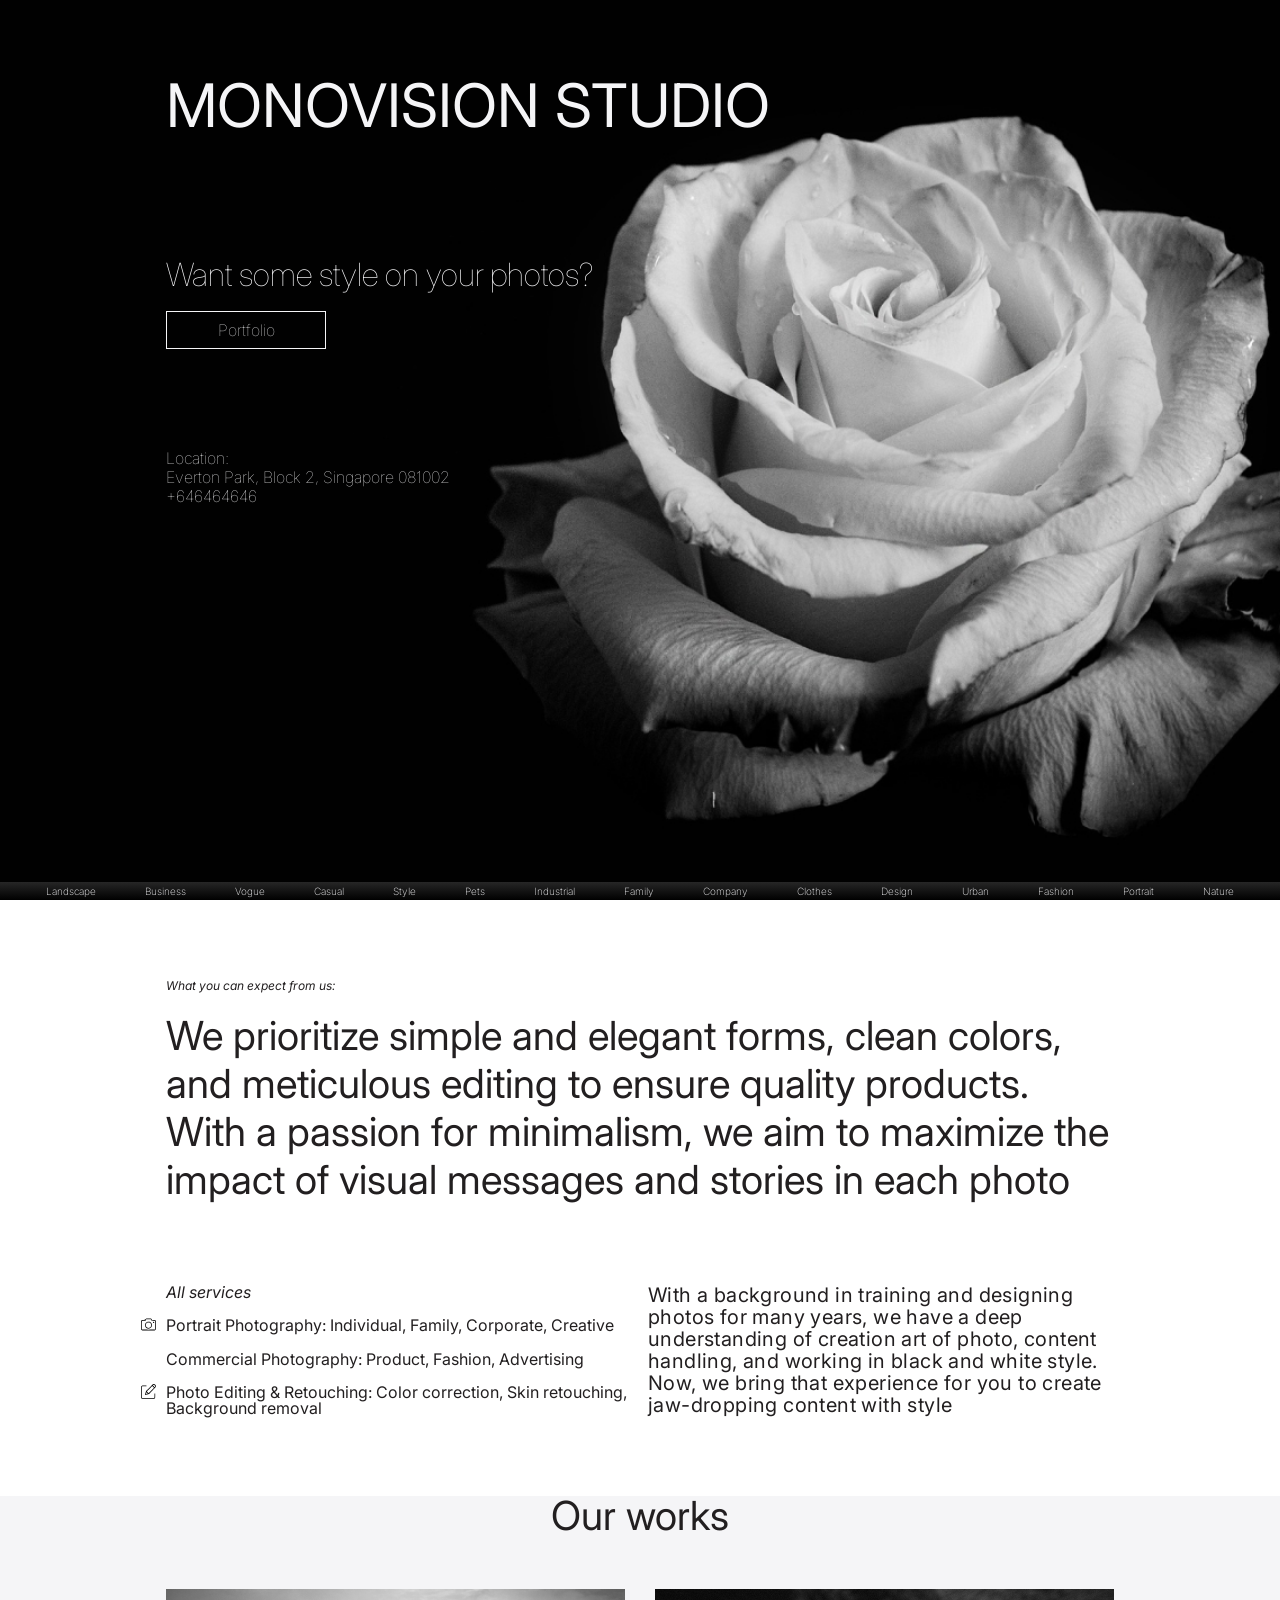
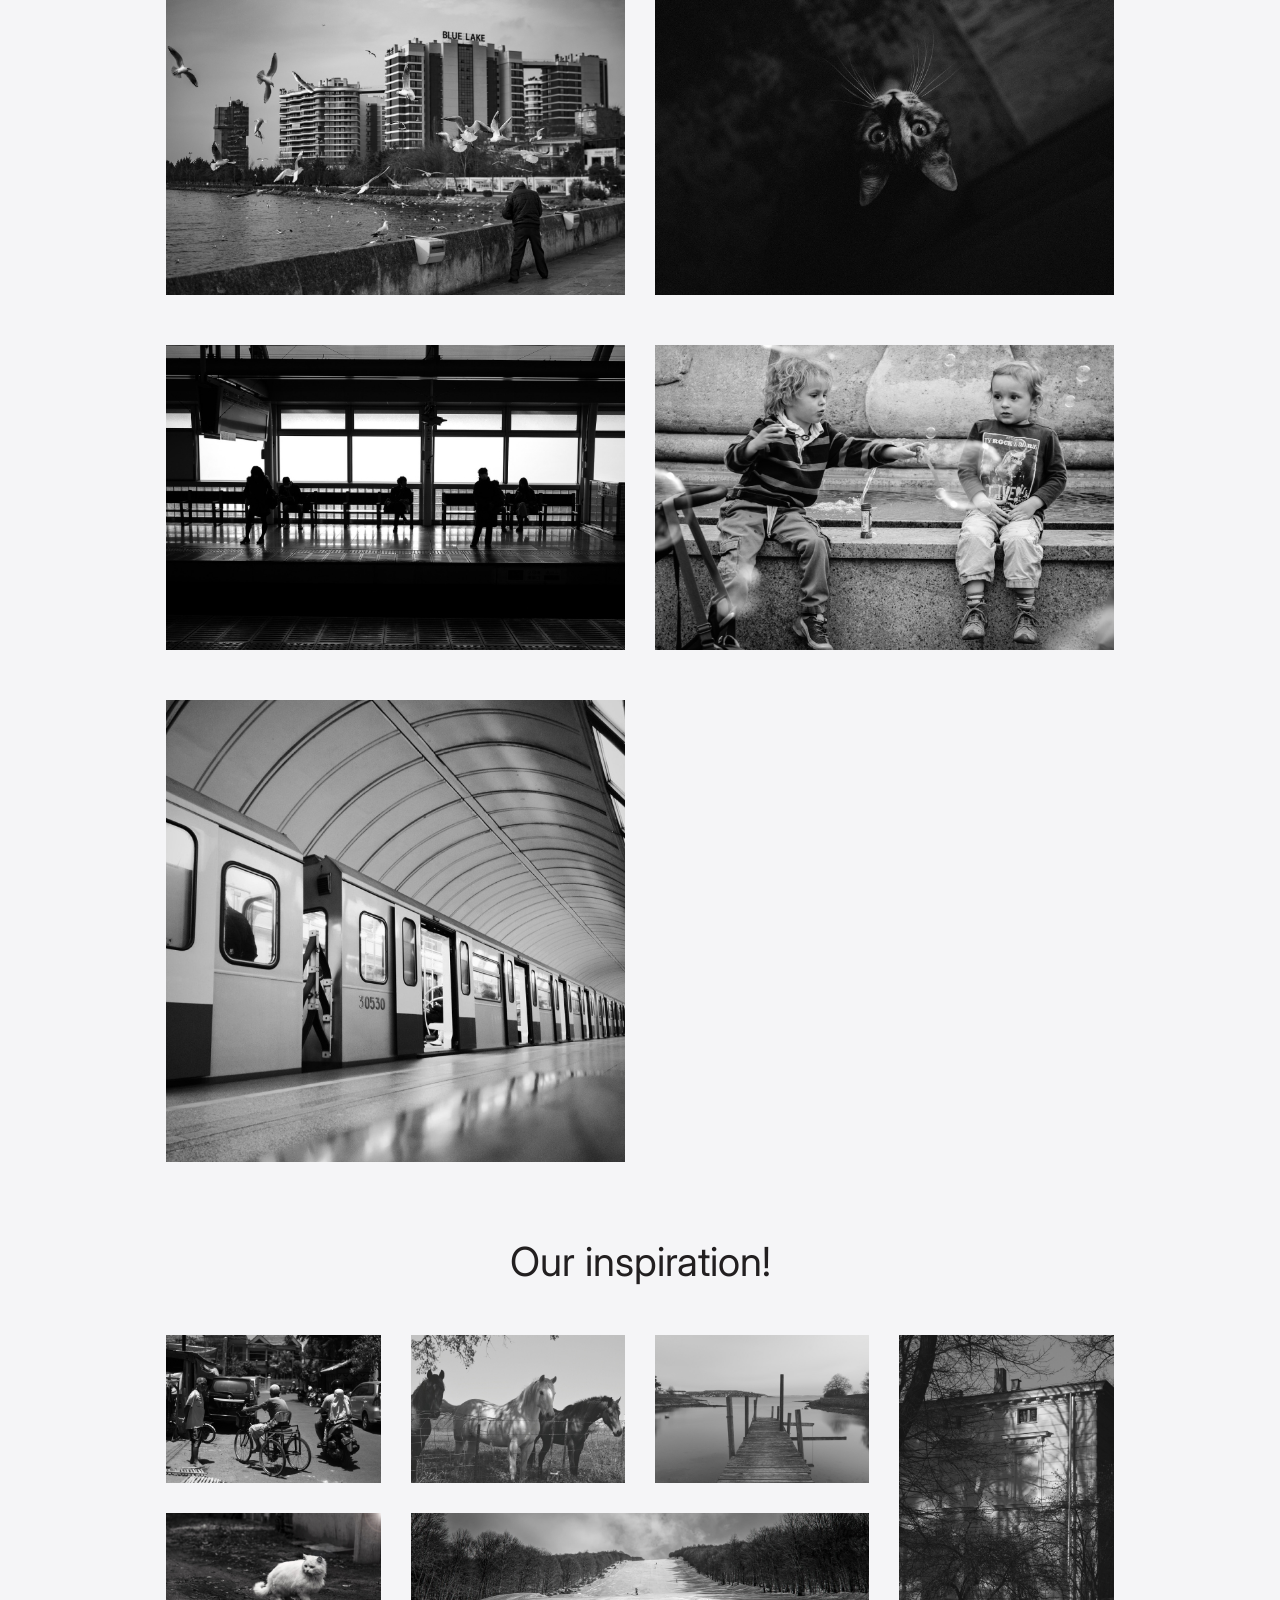
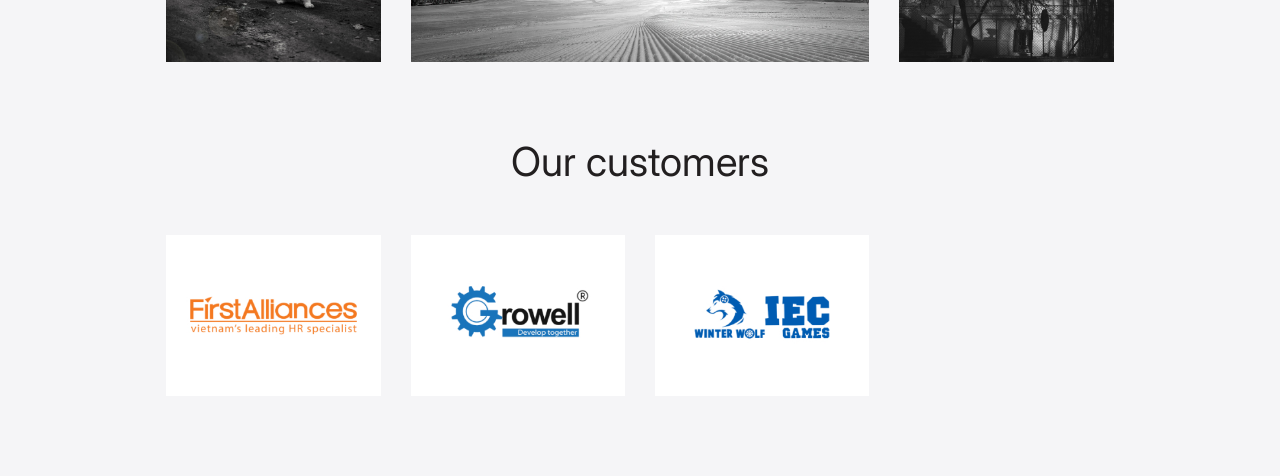
==== commit 5bc3a882: "version 1.03" ====
--- a/src/index.html
+++ b/src/index.html
@@ -10,7 +10,7 @@
       href="https://fonts.googleapis.com/css2?family=Inter:ital,opsz,wght@0,14..32,100..900;1,14..32,100..900&display=swap"
       rel="stylesheet"
     />
-    <link rel="stylesheet" href="./css/style.css?v=1.01" />
+    <link rel="stylesheet" href="./css/style.css?v=1.03" />
     <title>Monovision</title>
   </head>
 
@@ -18,7 +18,7 @@
     <main>
       <section class="promo">
         <div class="container">
-          <h1 class="promo__title">monovision studio!!!</h1>
+          <h1 class="promo__title">monovision studio</h1>
           <h2 class="promo__subtitle">Want some style on your photos?</h2>
           <a href="#" class="promo__btn btn">Portfolio</a>
           <div class="promo__address">
